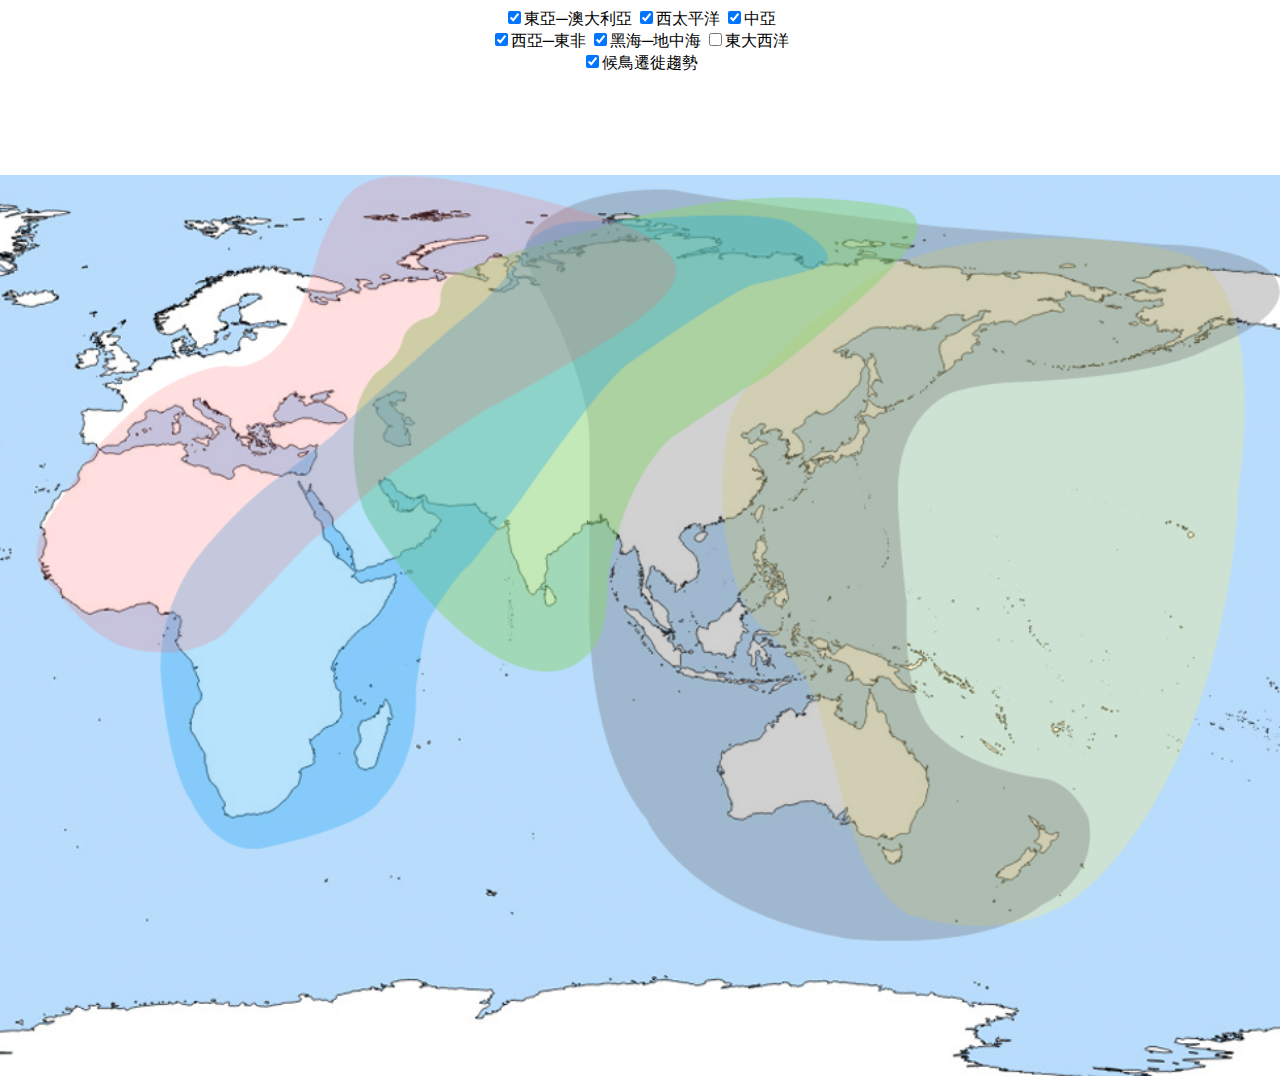
==== avian_influenza_map/index.html @ 19768251 "17:34" ====
<!DOCTYPE html>
<html>
<head>
<meta charset="utf-8"/>
<title>測試頁</title>
<link rel=stylesheet href="pic.css" type="text/css">
<script src="display.js"></script>
</head>

<body>
<div align="center">
<!-- <h1>全球候鳥遷徙路徑趨勢</h1>
<p>資料來源：Global Interfly Network</p> -->

	<input type="checkbox" id="check1" value="0" onclick="displayPic1()" checked>東亞─澳大利亞
	<input type="checkbox" id="check2" value="0" onclick="displayPic2()" checked>西太平洋
	<input type="checkbox" id="check3" value="0" onclick="displayPic3()" checked>中亞
	<br>
	<input type="checkbox" id="check4" value="0" onclick="displayPic4()" checked>西亞─東非
	<input type="checkbox" id="check5" value="0" onclick="displayPic5()" checked>黑海─地中海
	<input type="checkbox" id="check6" value="0" onclick="displayPic6()">東大西洋
	<br>
<!-- 	<input type="checkbox" id="check7" value="0" onclick="displayPic7()">大西洋─美洲
	<input type="checkbox" id="check8" value="0" onclick="displayPic8()">密西西比─美洲
	<input type="checkbox" id="check9" value="0" onclick="displayPic9()">太平洋─美洲
	<br> -->
	<input type="checkbox" id="check10" value="0" onclick="displayPic10()" checked>候鳥遷徙趨勢



<img src="img/000.png" id="pic0">
<img src="img/001.png" id="pic1">
<img src="img/002.png" id="pic2">
<img src="img/003.png" id="pic3">
<img src="img/004.png" id="pic4">
<img src="img/005.png" id="pic5">
<img src="img/006.png" id="pic6" style="display: none;">
<!-- <img src="img/007.png" id="pic7" style="display: none;">
<img src="img/008.png" id="pic8" style="display: none;">
<img src="img/009.png" id="pic9" style="display: none;">
<img src="img/010.gif" id="pic10"> -->

</div>
</body>

</html>
---- avian_influenza_map/pic.css ----
#pic0{
	position: absolute;
	top: 175px;
	left: 0px;
	z-index:-1;
	width: 100%;
	max-width: 100%;
	height: auto;
}

#pic1{
	position: absolute;
	top: 175px;
	left: 0px;
	z-index:0;
	width: 100%;
	max-width: 100%;
	height: auto;
}

#pic2{
	position: absolute;
	top: 175px;
	left: 0px;
	z-index:1;
	width: 100%;
	max-width: 100%;
	height: auto;
}

#pic3{
	position: absolute;
	top: 175px;
	left: 0px;
	z-index:2;
	width: 100%;
	max-width: 100%;
	height: auto;
}

#pic4{
	position: absolute;
	top: 175px;
	left: 0px;
	z-index:3;
	width: 100%;
	max-width: 100%;
	height: auto;
}

#pic5{
	position: absolute;
	top: 175px;
	left: 0px;
	z-index:4;
	width: 100%;
	max-width: 100%;
	height: auto;
}

#pic6{
	position: absolute;
	top:175px;
	left: 0px;
	z-index:5;
	width: 100%;
	max-width: 100%;
	height: auto;
}

#pic7{
	position: absolute;
	top: 175px;
	left: 0px;
	z-index:6;
	width: 100%;
	max-width: 100%;
	height: auto;
}

#pic8{
	position: absolute;
	top: 175px;
	left: 0px;
	z-index:7;
	width: 100%;
	max-width: 100%;
	height: auto;
}

#pic9{
	position: absolute;
	top: 175px;
	left: 0px;
	z-index:8;
	width: 100%;
	max-width: 100%;
	height: auto;
}

#pic10{
	position: absolute;
	top: 175px;
	left: 0px;
	z-index:9;
	width: 100%;
	max-width: 100%;
	height: auto;
}
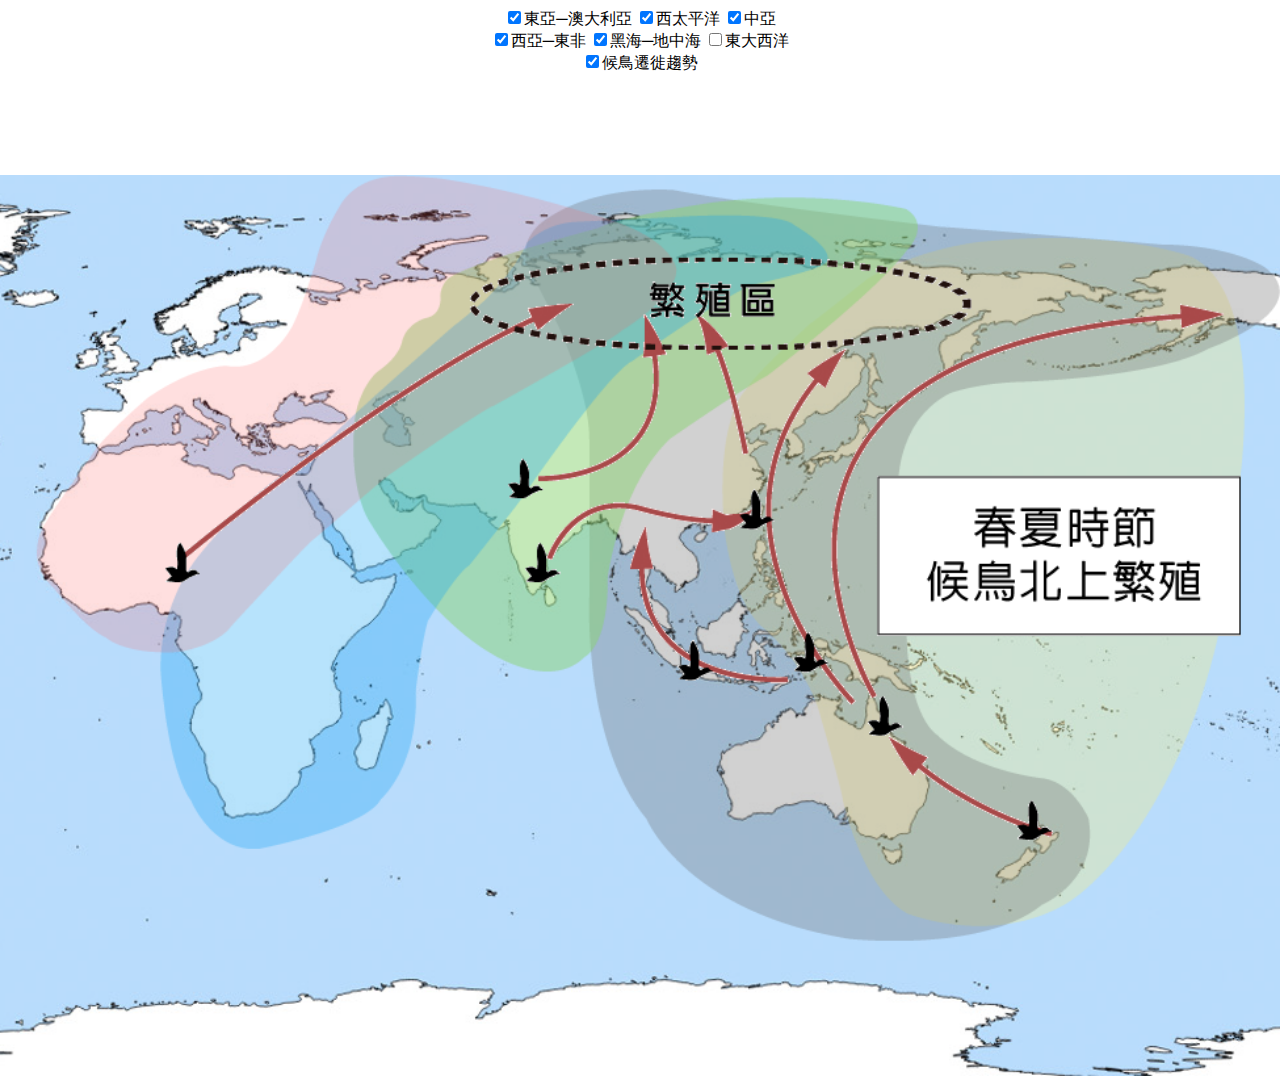
==== commit 62c77138: "18:12" ====
--- a/avian_influenza_map/index.html
+++ b/avian_influenza_map/index.html
@@ -37,8 +37,8 @@
 <img src="img/006.png" id="pic6" style="display: none;">
 <!-- <img src="img/007.png" id="pic7" style="display: none;">
 <img src="img/008.png" id="pic8" style="display: none;">
-<img src="img/009.png" id="pic9" style="display: none;">
-<img src="img/010.gif" id="pic10"> -->
+<img src="img/009.png" id="pic9" style="display: none;"> -->
+<img src="img/010.gif" id="pic10">
 
 </div>
 </body>
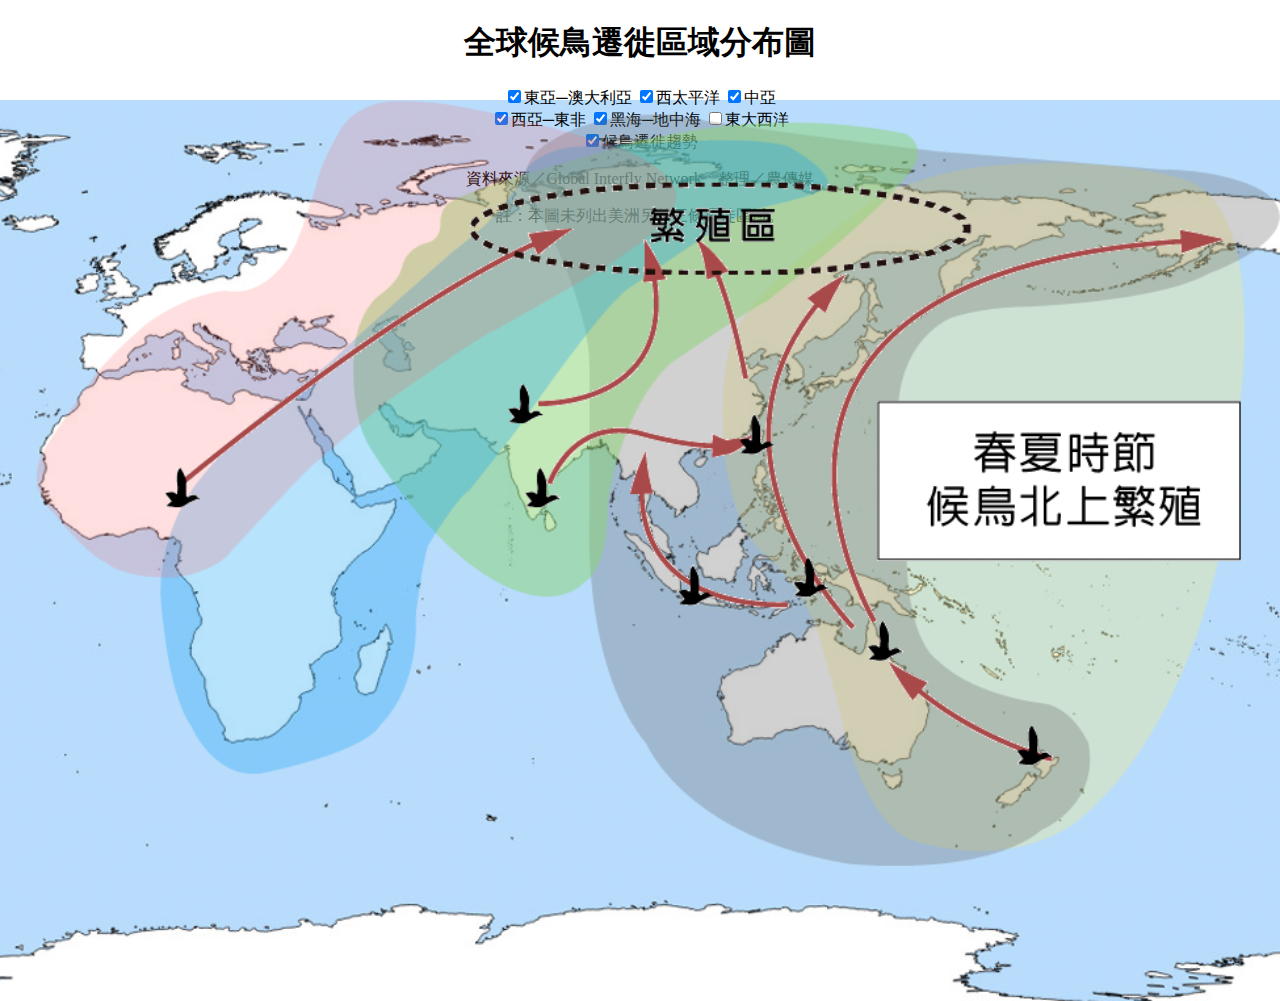
==== commit 768608a3: "0315" ====
--- a/avian_influenza_map/index.html
+++ b/avian_influenza_map/index.html
@@ -9,8 +9,8 @@
 
 <body>
 <div align="center">
-<!-- <h1>全球候鳥遷徙路徑趨勢</h1>
-<p>資料來源：Global Interfly Network</p> -->
+<h1>全球候鳥遷徙區域分布圖</h1>
+
 
 	<input type="checkbox" id="check1" value="0" onclick="displayPic1()" checked>東亞─澳大利亞
 	<input type="checkbox" id="check2" value="0" onclick="displayPic2()" checked>西太平洋
@@ -39,7 +39,8 @@
 <img src="img/008.png" id="pic8" style="display: none;">
 <img src="img/009.png" id="pic9" style="display: none;"> -->
 <img src="img/010.gif" id="pic10">
-
+<p>資料來源／Global Interfly Network　整理／農傳媒</p>
+<p>註：本圖未列出美洲另外三條遷徙區域。
 </div>
 </body>
 
--- a/avian_influenza_map/pic.css
+++ b/avian_influenza_map/pic.css
@@ -1,6 +1,6 @@
 #pic0{
 	position: absolute;
-	top: 175px;
+	top: 100px;
 	left: 0px;
 	z-index:-1;
 	width: 100%;
@@ -10,7 +10,7 @@
 
 #pic1{
 	position: absolute;
-	top: 175px;
+	top: 100px;
 	left: 0px;
 	z-index:0;
 	width: 100%;
@@ -20,7 +20,7 @@
 
 #pic2{
 	position: absolute;
-	top: 175px;
+	top: 100px;
 	left: 0px;
 	z-index:1;
 	width: 100%;
@@ -30,7 +30,7 @@
 
 #pic3{
 	position: absolute;
-	top: 175px;
+	top: 100px;
 	left: 0px;
 	z-index:2;
 	width: 100%;
@@ -40,7 +40,7 @@
 
 #pic4{
 	position: absolute;
-	top: 175px;
+	top: 100px;
 	left: 0px;
 	z-index:3;
 	width: 100%;
@@ -50,7 +50,7 @@
 
 #pic5{
 	position: absolute;
-	top: 175px;
+	top: 100px;
 	left: 0px;
 	z-index:4;
 	width: 100%;
@@ -60,7 +60,7 @@
 
 #pic6{
 	position: absolute;
-	top:175px;
+	top:100px;
 	left: 0px;
 	z-index:5;
 	width: 100%;
@@ -70,7 +70,7 @@
 
 #pic7{
 	position: absolute;
-	top: 175px;
+	top: 100px;
 	left: 0px;
 	z-index:6;
 	width: 100%;
@@ -80,7 +80,7 @@
 
 #pic8{
 	position: absolute;
-	top: 175px;
+	top: 100px;
 	left: 0px;
 	z-index:7;
 	width: 100%;
@@ -90,7 +90,7 @@
 
 #pic9{
 	position: absolute;
-	top: 175px;
+	top: 100px;
 	left: 0px;
 	z-index:8;
 	width: 100%;
@@ -100,7 +100,7 @@
 
 #pic10{
 	position: absolute;
-	top: 175px;
+	top: 100px;
 	left: 0px;
 	z-index:9;
 	width: 100%;
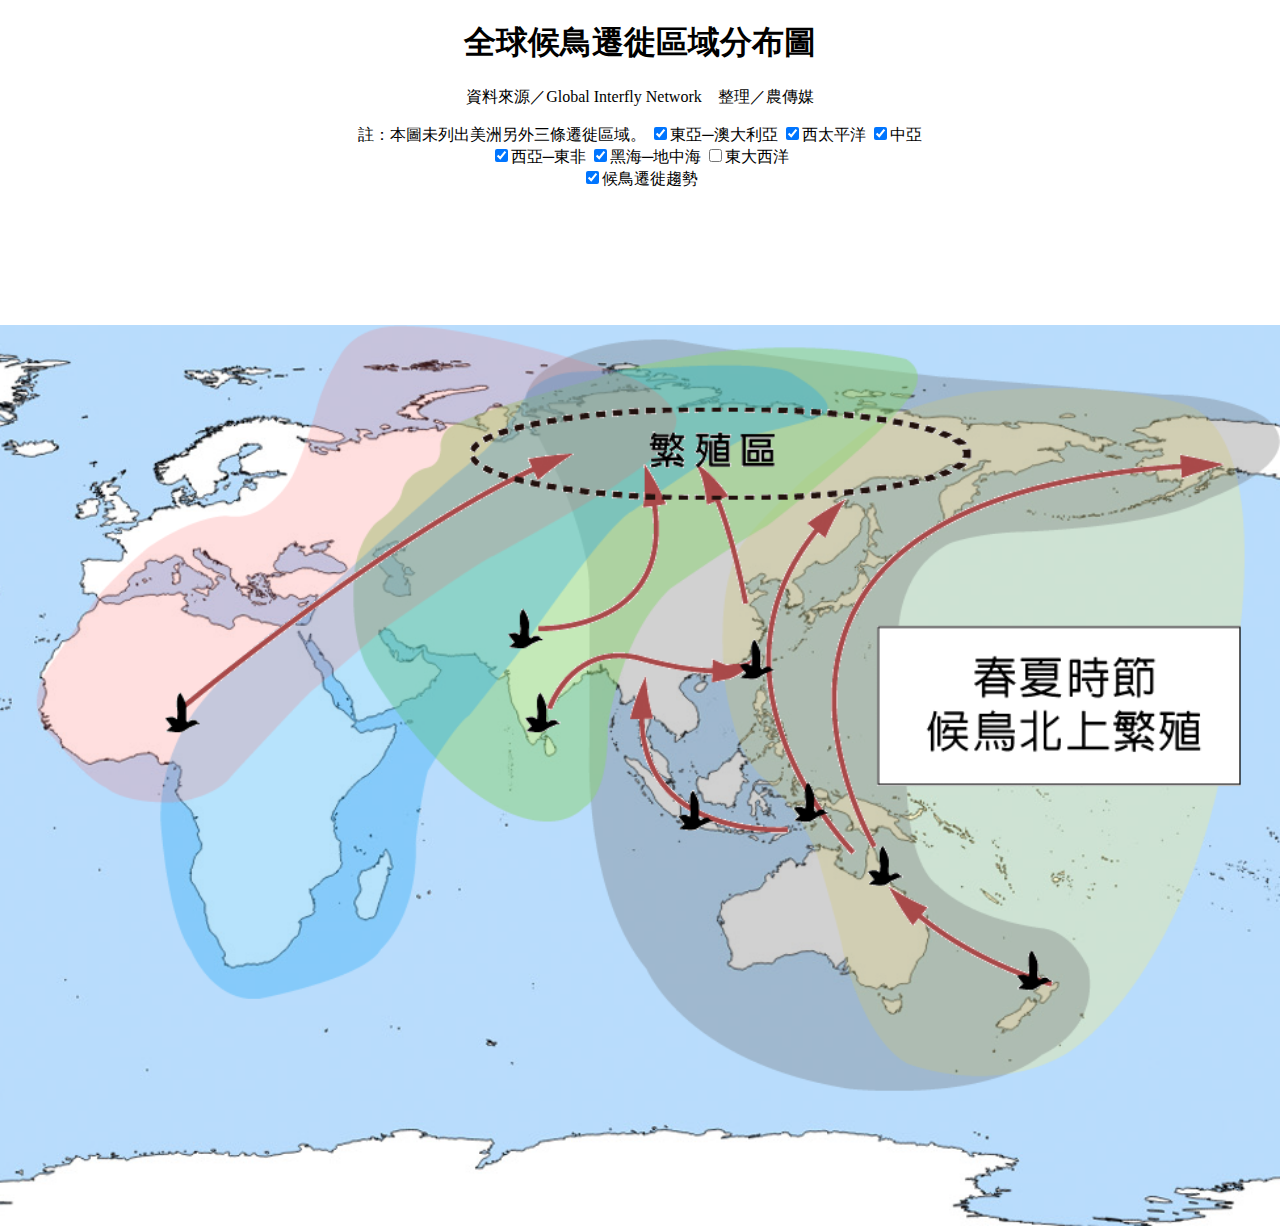
==== commit 8dfa998f: "0328" ====
--- a/avian_influenza_map/index.html
+++ b/avian_influenza_map/index.html
@@ -10,7 +10,8 @@
 <body>
 <div align="center">
 <h1>全球候鳥遷徙區域分布圖</h1>
-
+<p>資料來源／Global Interfly Network　整理／農傳媒</p>
+<p>註：本圖未列出美洲另外三條遷徙區域。
 
 	<input type="checkbox" id="check1" value="0" onclick="displayPic1()" checked>東亞─澳大利亞
 	<input type="checkbox" id="check2" value="0" onclick="displayPic2()" checked>西太平洋
@@ -39,8 +40,7 @@
 <img src="img/008.png" id="pic8" style="display: none;">
 <img src="img/009.png" id="pic9" style="display: none;"> -->
 <img src="img/010.gif" id="pic10">
-<p>資料來源／Global Interfly Network　整理／農傳媒</p>
-<p>註：本圖未列出美洲另外三條遷徙區域。
+
 </div>
 </body>
 
--- a/avian_influenza_map/pic.css
+++ b/avian_influenza_map/pic.css
@@ -1,6 +1,6 @@
 #pic0{
 	position: absolute;
-	top: 100px;
+	top: 325px;
 	left: 0px;
 	z-index:-1;
 	width: 100%;
@@ -10,7 +10,7 @@
 
 #pic1{
 	position: absolute;
-	top: 100px;
+	top: 325px;
 	left: 0px;
 	z-index:0;
 	width: 100%;
@@ -20,7 +20,7 @@
 
 #pic2{
 	position: absolute;
-	top: 100px;
+	top: 325px;
 	left: 0px;
 	z-index:1;
 	width: 100%;
@@ -30,7 +30,7 @@
 
 #pic3{
 	position: absolute;
-	top: 100px;
+	top: 325px;
 	left: 0px;
 	z-index:2;
 	width: 100%;
@@ -40,7 +40,7 @@
 
 #pic4{
 	position: absolute;
-	top: 100px;
+	top: 325px;
 	left: 0px;
 	z-index:3;
 	width: 100%;
@@ -50,7 +50,7 @@
 
 #pic5{
 	position: absolute;
-	top: 100px;
+	top: 325px;
 	left: 0px;
 	z-index:4;
 	width: 100%;
@@ -60,7 +60,7 @@
 
 #pic6{
 	position: absolute;
-	top:100px;
+	top:325px;
 	left: 0px;
 	z-index:5;
 	width: 100%;
@@ -70,7 +70,7 @@
 
 #pic7{
 	position: absolute;
-	top: 100px;
+	top:325px;
 	left: 0px;
 	z-index:6;
 	width: 100%;
@@ -80,7 +80,7 @@
 
 #pic8{
 	position: absolute;
-	top: 100px;
+	top: 325px;
 	left: 0px;
 	z-index:7;
 	width: 100%;
@@ -90,7 +90,7 @@
 
 #pic9{
 	position: absolute;
-	top: 100px;
+	top: 325px;
 	left: 0px;
 	z-index:8;
 	width: 100%;
@@ -100,7 +100,7 @@
 
 #pic10{
 	position: absolute;
-	top: 100px;
+	top: 325px;
 	left: 0px;
 	z-index:9;
 	width: 100%;
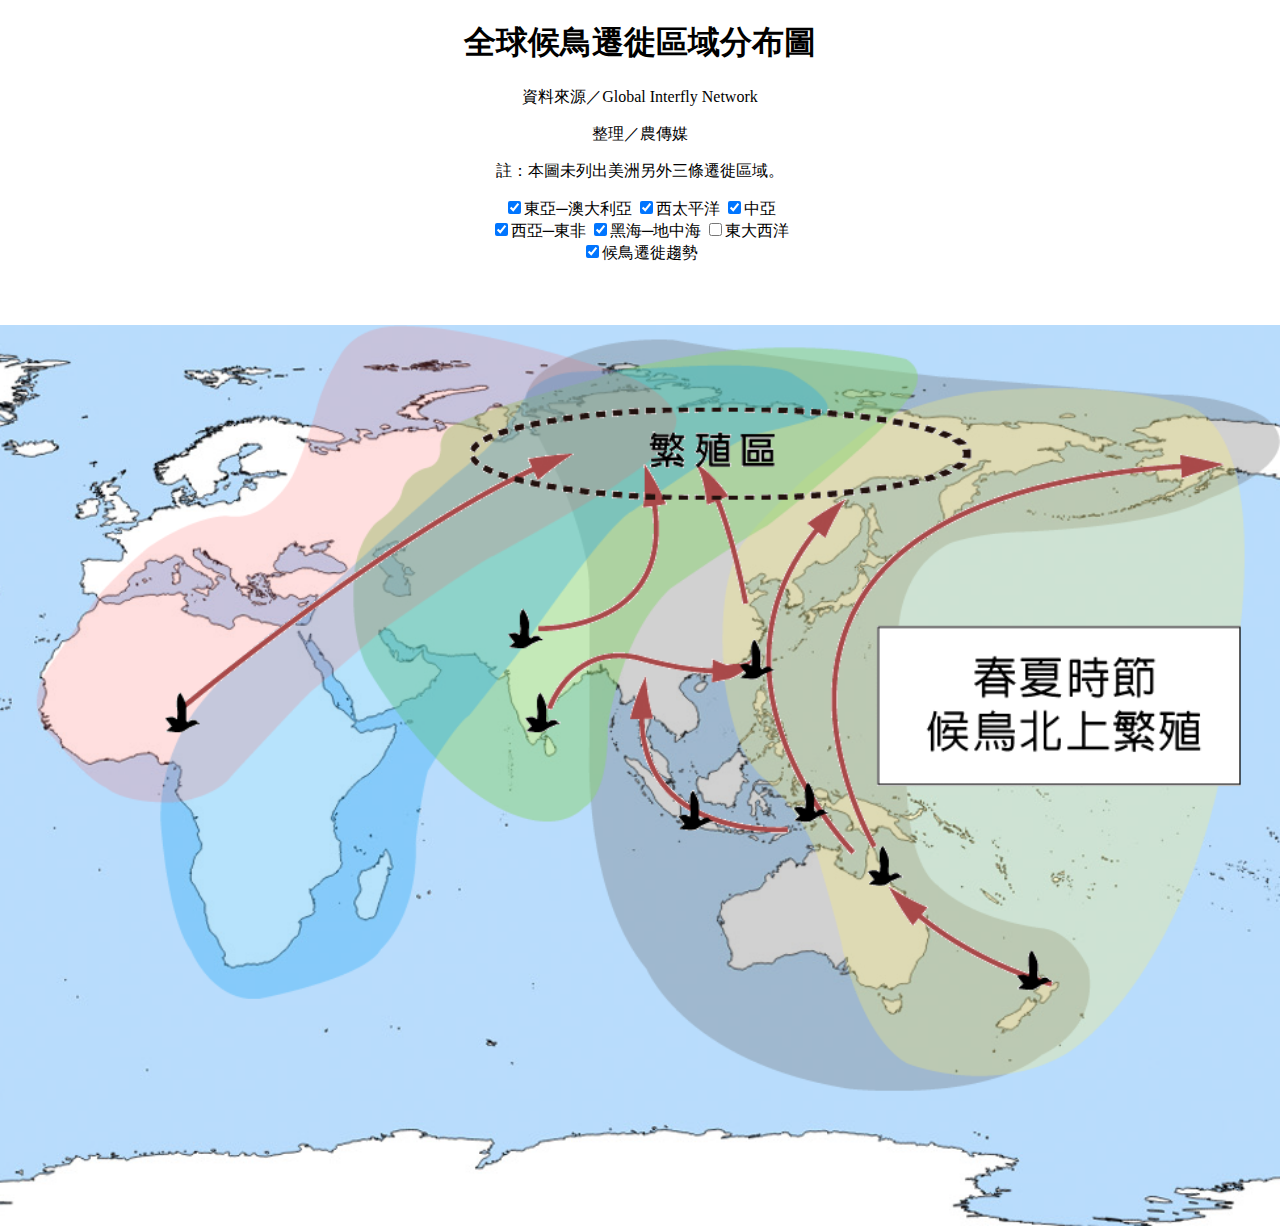
==== commit a5e68733: "9:54" ====
--- a/avian_influenza_map/index.html
+++ b/avian_influenza_map/index.html
@@ -10,8 +10,9 @@
 <body>
 <div align="center">
 <h1>全球候鳥遷徙區域分布圖</h1>
-<p>資料來源／Global Interfly Network　整理／農傳媒</p>
-<p>註：本圖未列出美洲另外三條遷徙區域。
+<p>資料來源／Global Interfly Network</p>
+<p>整理／農傳媒</p>
+<p>註：本圖未列出美洲另外三條遷徙區域。</p>
 
 	<input type="checkbox" id="check1" value="0" onclick="displayPic1()" checked>東亞─澳大利亞
 	<input type="checkbox" id="check2" value="0" onclick="displayPic2()" checked>西太平洋
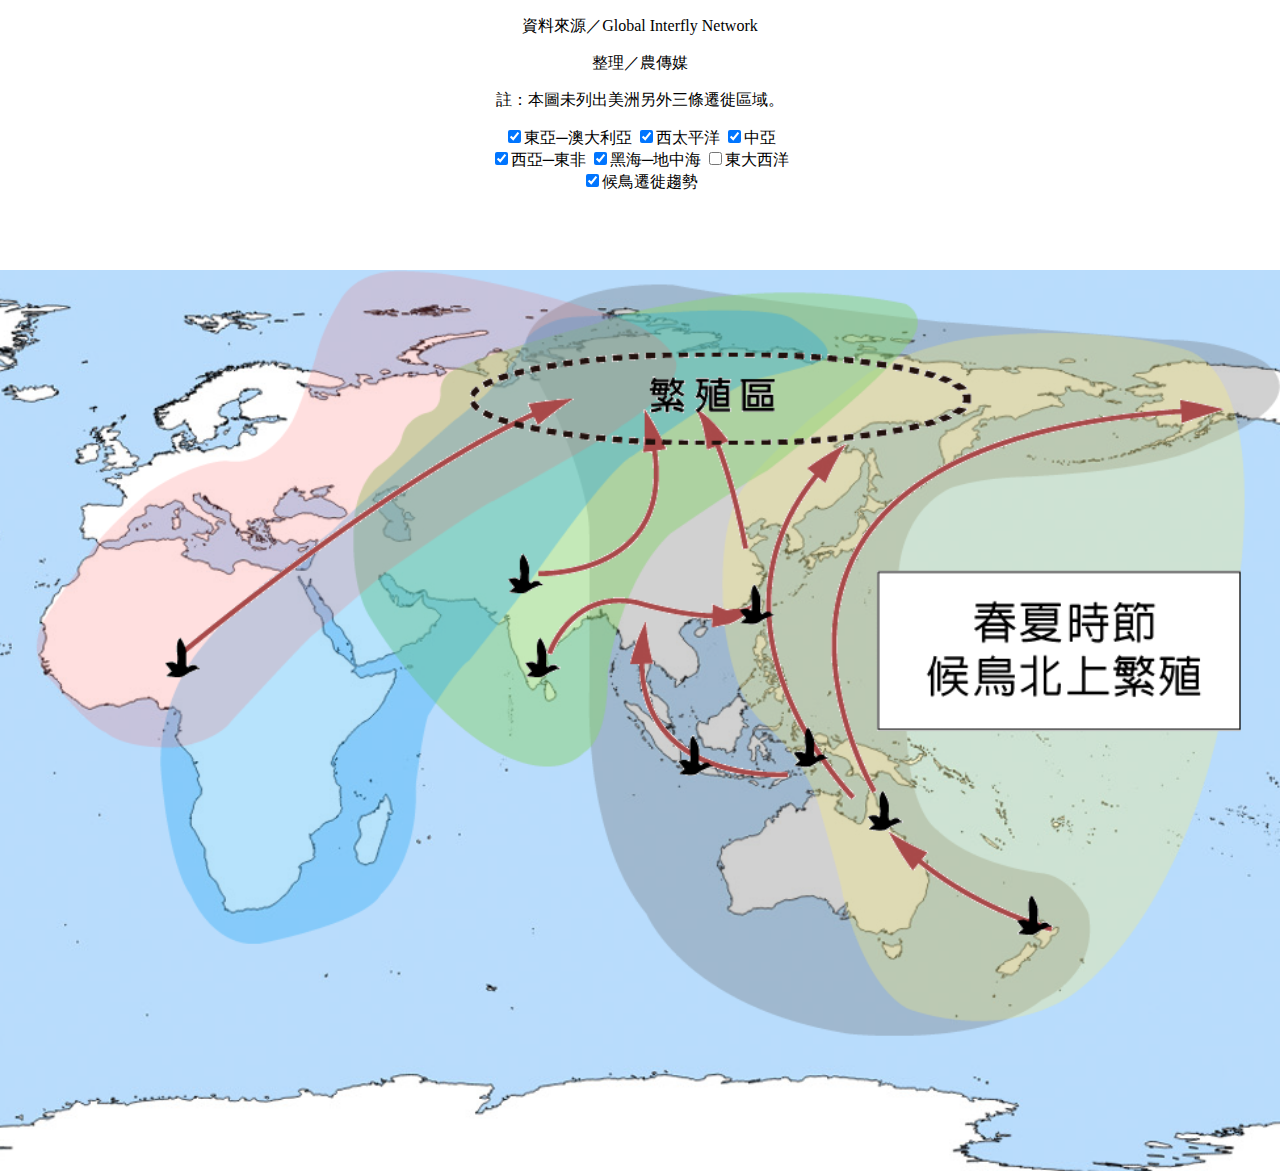
==== commit 0e47ebc3: "0148" ====
--- a/avian_influenza_map/index.html
+++ b/avian_influenza_map/index.html
@@ -9,7 +9,7 @@
 
 <body>
 <div align="center">
-<h1>全球候鳥遷徙區域分布圖</h1>
+<!-- <h1>全球候鳥遷徙區域分布</h1> -->
 <p>資料來源／Global Interfly Network</p>
 <p>整理／農傳媒</p>
 <p>註：本圖未列出美洲另外三條遷徙區域。</p>
--- a/avian_influenza_map/pic.css
+++ b/avian_influenza_map/pic.css
@@ -1,6 +1,6 @@
 #pic0{
 	position: absolute;
-	top: 325px;
+	top: 270px;
 	left: 0px;
 	z-index:-1;
 	width: 100%;
@@ -10,7 +10,7 @@
 
 #pic1{
 	position: absolute;
-	top: 325px;
+	top: 270px;
 	left: 0px;
 	z-index:0;
 	width: 100%;
@@ -20,7 +20,7 @@
 
 #pic2{
 	position: absolute;
-	top: 325px;
+	top: 270px;
 	left: 0px;
 	z-index:1;
 	width: 100%;
@@ -30,7 +30,7 @@
 
 #pic3{
 	position: absolute;
-	top: 325px;
+	top: 270px;
 	left: 0px;
 	z-index:2;
 	width: 100%;
@@ -40,7 +40,7 @@
 
 #pic4{
 	position: absolute;
-	top: 325px;
+	top: 270px;
 	left: 0px;
 	z-index:3;
 	width: 100%;
@@ -50,7 +50,7 @@
 
 #pic5{
 	position: absolute;
-	top: 325px;
+	top: 270px;
 	left: 0px;
 	z-index:4;
 	width: 100%;
@@ -60,7 +60,7 @@
 
 #pic6{
 	position: absolute;
-	top:325px;
+	top: 270px;
 	left: 0px;
 	z-index:5;
 	width: 100%;
@@ -70,7 +70,7 @@
 
 #pic7{
 	position: absolute;
-	top:325px;
+	top: 270px;
 	left: 0px;
 	z-index:6;
 	width: 100%;
@@ -80,7 +80,7 @@
 
 #pic8{
 	position: absolute;
-	top: 325px;
+	top: 270px;
 	left: 0px;
 	z-index:7;
 	width: 100%;
@@ -90,7 +90,7 @@
 
 #pic9{
 	position: absolute;
-	top: 325px;
+	top: 270px;
 	left: 0px;
 	z-index:8;
 	width: 100%;
@@ -100,7 +100,7 @@
 
 #pic10{
 	position: absolute;
-	top: 325px;
+	top: 270px;
 	left: 0px;
 	z-index:9;
 	width: 100%;
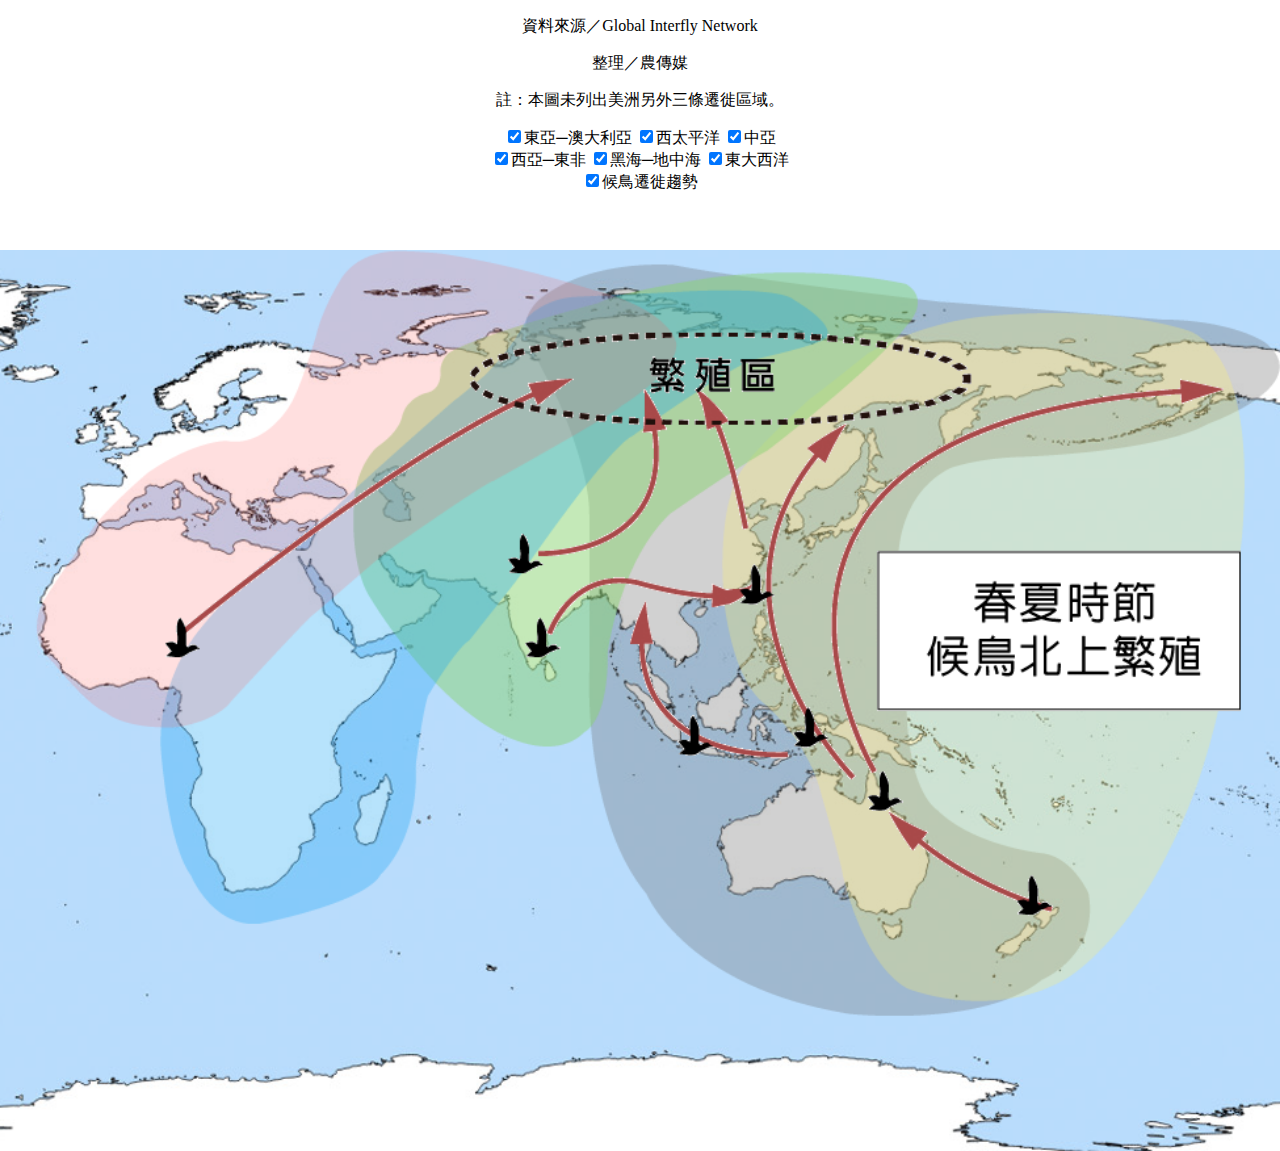
==== commit 69f5e654: "0307" ====
--- a/avian_influenza_map/index.html
+++ b/avian_influenza_map/index.html
@@ -20,7 +20,7 @@
 	<br>
 	<input type="checkbox" id="check4" value="0" onclick="displayPic4()" checked>西亞─東非
 	<input type="checkbox" id="check5" value="0" onclick="displayPic5()" checked>黑海─地中海
-	<input type="checkbox" id="check6" value="0" onclick="displayPic6()">東大西洋
+	<input type="checkbox" id="check6" value="0" onclick="displayPic6()" checked>東大西洋
 	<br>
 <!-- 	<input type="checkbox" id="check7" value="0" onclick="displayPic7()">大西洋─美洲
 	<input type="checkbox" id="check8" value="0" onclick="displayPic8()">密西西比─美洲
--- a/avian_influenza_map/pic.css
+++ b/avian_influenza_map/pic.css
@@ -1,6 +1,6 @@
 #pic0{
 	position: absolute;
-	top: 270px;
+	top: 250px;
 	left: 0px;
 	z-index:-1;
 	width: 100%;
@@ -10,7 +10,7 @@
 
 #pic1{
 	position: absolute;
-	top: 270px;
+	top: 250px;
 	left: 0px;
 	z-index:0;
 	width: 100%;
@@ -20,7 +20,7 @@
 
 #pic2{
 	position: absolute;
-	top: 270px;
+	top: 250px;
 	left: 0px;
 	z-index:1;
 	width: 100%;
@@ -30,7 +30,7 @@
 
 #pic3{
 	position: absolute;
-	top: 270px;
+	top: 250px;
 	left: 0px;
 	z-index:2;
 	width: 100%;
@@ -40,7 +40,7 @@
 
 #pic4{
 	position: absolute;
-	top: 270px;
+	top: 250px;
 	left: 0px;
 	z-index:3;
 	width: 100%;
@@ -50,7 +50,7 @@
 
 #pic5{
 	position: absolute;
-	top: 270px;
+	top: 250px;
 	left: 0px;
 	z-index:4;
 	width: 100%;
@@ -60,7 +60,7 @@
 
 #pic6{
 	position: absolute;
-	top: 270px;
+	top: 250px;
 	left: 0px;
 	z-index:5;
 	width: 100%;
@@ -70,7 +70,7 @@
 
 #pic7{
 	position: absolute;
-	top: 270px;
+	top: 250px;
 	left: 0px;
 	z-index:6;
 	width: 100%;
@@ -80,7 +80,7 @@
 
 #pic8{
 	position: absolute;
-	top: 270px;
+	top: 250px;
 	left: 0px;
 	z-index:7;
 	width: 100%;
@@ -90,7 +90,7 @@
 
 #pic9{
 	position: absolute;
-	top: 270px;
+	top: 250px;
 	left: 0px;
 	z-index:8;
 	width: 100%;
@@ -100,7 +100,7 @@
 
 #pic10{
 	position: absolute;
-	top: 270px;
+	top: 250px;
 	left: 0px;
 	z-index:9;
 	width: 100%;
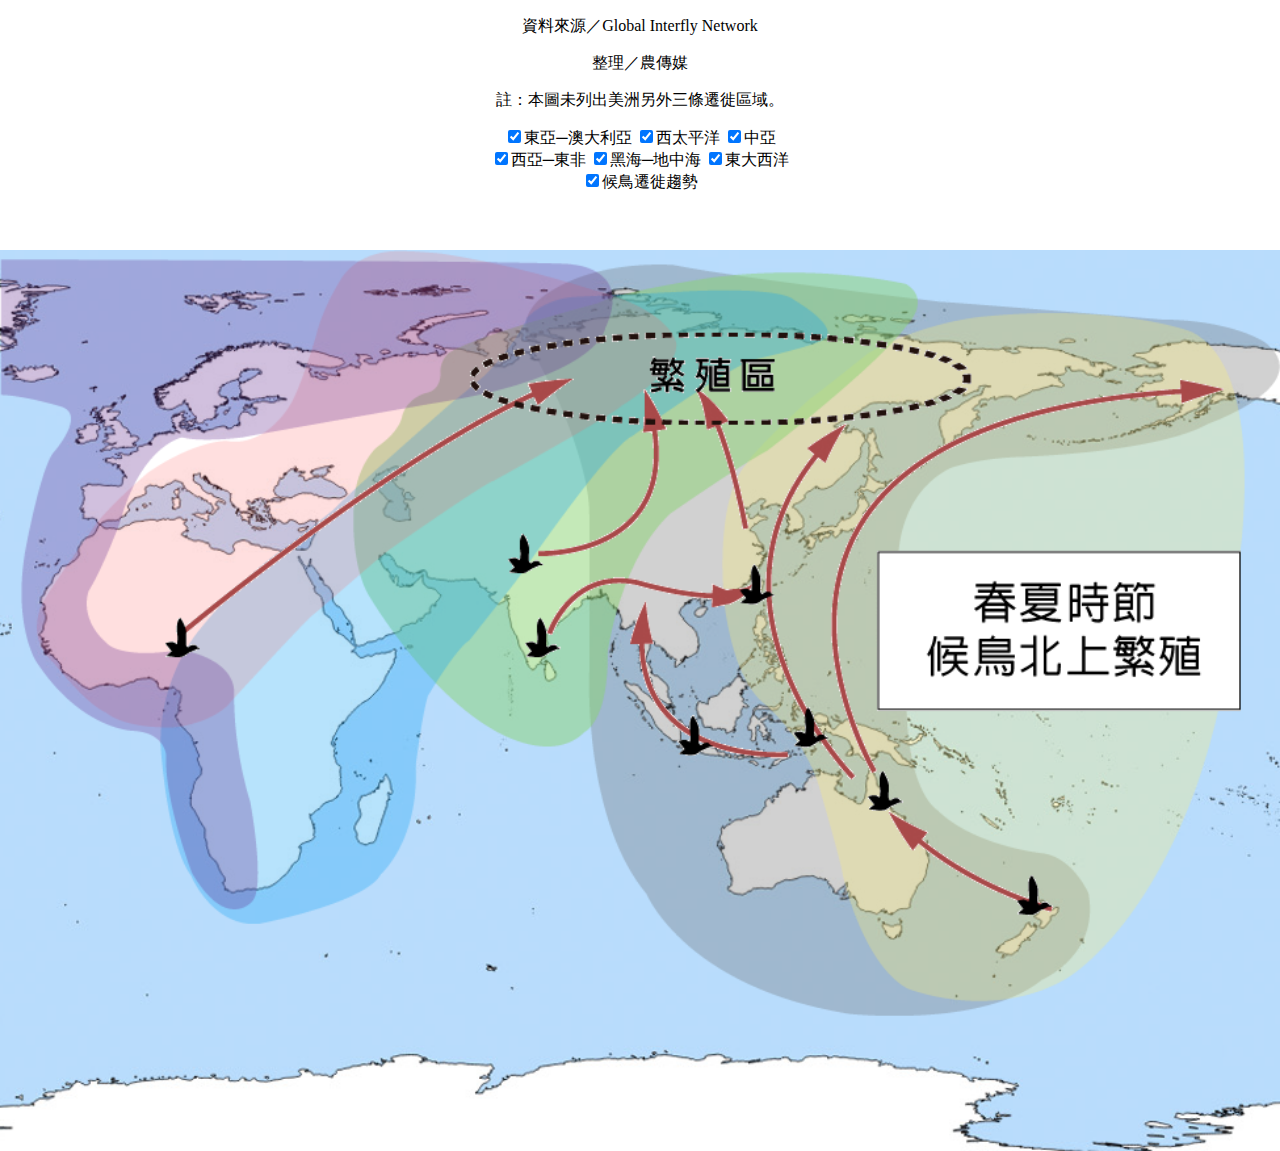
==== commit f91df69f: "1602" ====
--- a/avian_influenza_map/index.html
+++ b/avian_influenza_map/index.html
@@ -36,7 +36,7 @@
 <img src="img/003.png" id="pic3">
 <img src="img/004.png" id="pic4">
 <img src="img/005.png" id="pic5">
-<img src="img/006.png" id="pic6" style="display: none;">
+<img src="img/006.png" id="pic6">
 <!-- <img src="img/007.png" id="pic7" style="display: none;">
 <img src="img/008.png" id="pic8" style="display: none;">
 <img src="img/009.png" id="pic9" style="display: none;"> -->
